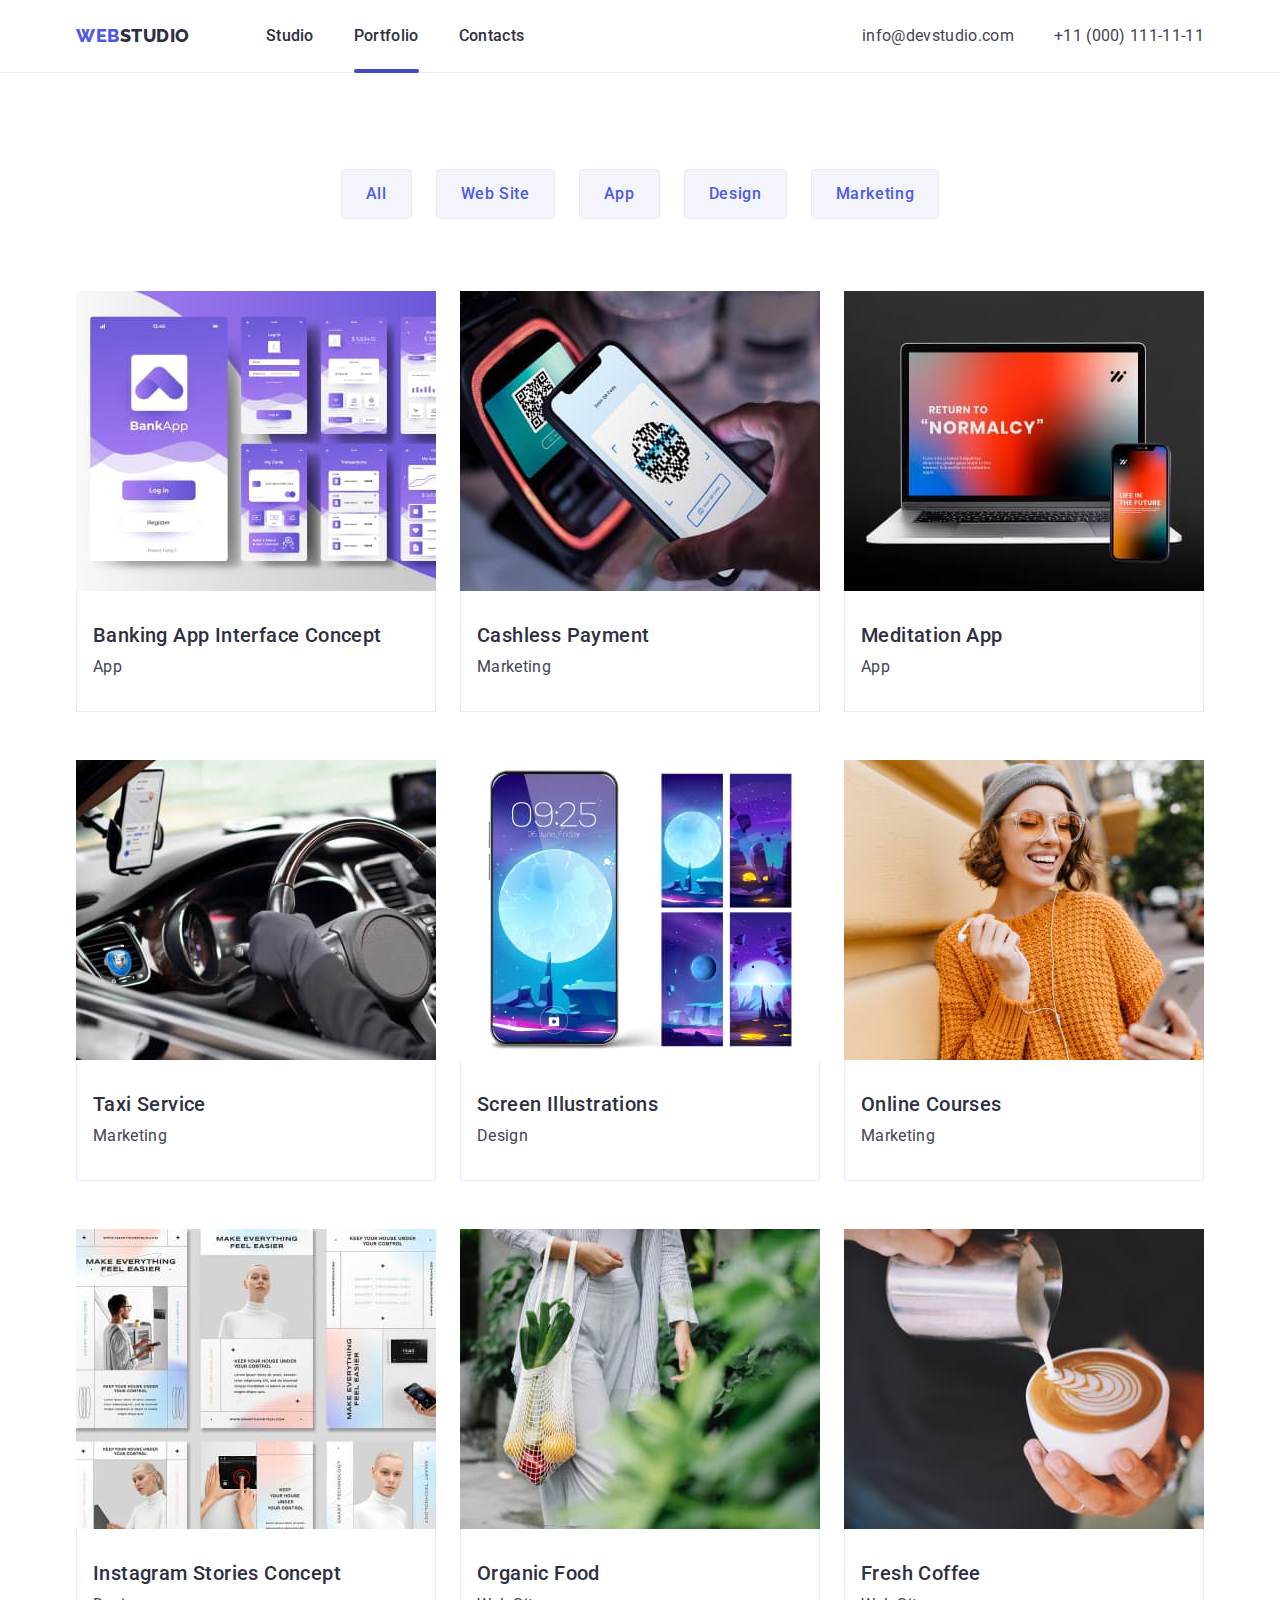
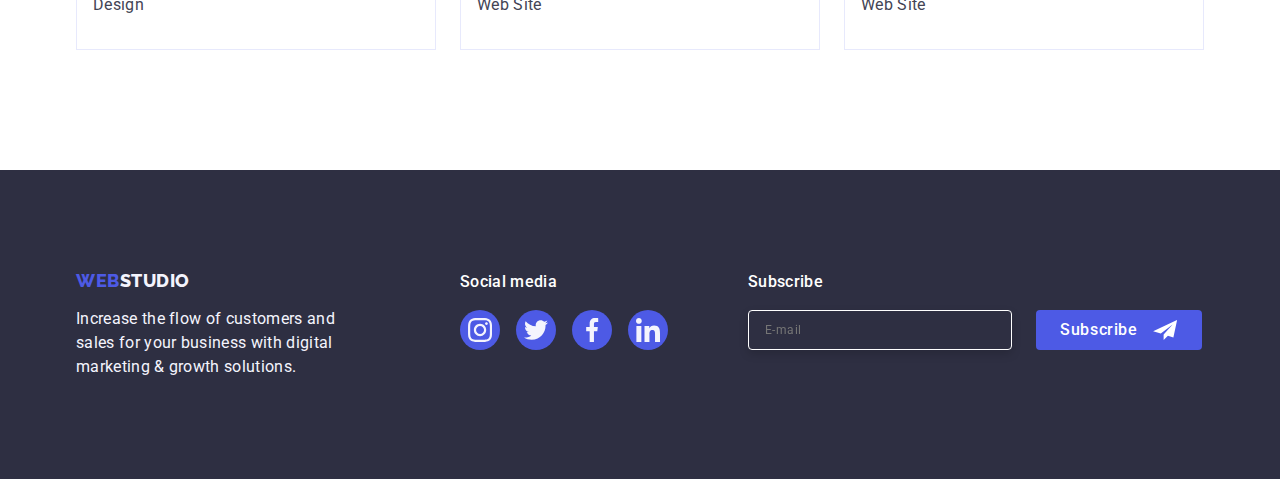
==== portfolio.html @ 3d57b26a "Initial commit" ====
<!DOCTYPE html>
<html lang="en">
  <head>
    <meta charset="UTF-8" />
    <meta http-equiv="X-UA-Compatible" content="IE=edge" />
    <meta name="viewport" content="width=device-width, initial-scale=1.0" />
    <title>WebStudio</title>
    <link
      rel="stylesheet"
      href="https://cdn.jsdelivr.net/npm/modern-normalize@1.1.0/modern-normalize.min.css"
    />
    <link rel="preconnect" href="https://fonts.googleapis.com" />
    <link rel="preconnect" href="https://fonts.gstatic.com" crossorigin />
    <link
      href="https://fonts.googleapis.com/css2?family=Raleway:wght@800&family=Roboto:wght@400;500;700;900&display=swap"
      rel="stylesheet"
    />
    <link rel="stylesheet" href="./css/styles.css" />
  </head>
  <body>
    <!-- ==================Portfolio-header======================== -->

    <header class="page-header">
      <div class="container page-header-container">
        <nav class="page-nav">
          <a class="logo-type link" href="./index.html"
            >Web<span class="colorr">Studio</span></a
          >
          <ul class="menu-list list">
            <li class="menu-item link">
              <a class="menu-link link" href="./index.html">Studio</a>
            </li>
            <li class="menu-item link">
              <a class="menu-link link menu-link-after" href="./portfolio.html">Portfolio</a>
            </li>
            <li class="menu-item link">
              <a class="menu-link link" href="">Contacts</a>
            </li>
          </ul>
        </nav>

        <address class="contacts-i">
          <ul class="contact list">
            <li class="contact-item">
              <a class="addressa link" href="mailto:info@devstudio.com"
                >info@devstudio.com</a
              >
            </li>
            <li class="contact-item">
              <a class="addressa link" href="tel:+110001111111"
                >+11 (000) 111-11-11</a
              >
            </li>
          </ul>
        </address>
      </div>
    </header>

    <!-- ===================== Portfolio-section-1 ========================= -->

    <!--------- Portfolio-btn ----------->

    <main>
      <section class="section-portfolio">
        <div class="container section-portfolio-container">
          <h1 class="visually-hidden">Portfolio WebStudio</h1>

          <ul class="flex-btn list">
            <li class="flex-list list">
              <button class="portfolio-btn" type="button">All</button>
            </li>
            <li class="flex-list list">
              <button class="portfolio-btn" type="button">Web Site</button>
            </li>

            <li class="flex-list list">
              <button class="portfolio-btn" type="button">App</button>
            </li>
            <li class="list">
              <button class="portfolio-btn" type="button">Design</button>
            </li>
            <li class="flex-list list">
              <button class="portfolio-btn" type="button">Marketing</button>
            </li>
          </ul>

          <!---------- Portfolio-list ------------>
          <ul class="flex-container-potfolio list link">
            <li class="flex-items-portfolio link">
              <a href="" class="link-a link">
                <div class="link-overlay">
                  <img
                  class="link"
                  src="./images/portfolio/img.jpg"
                  alt="img-banking-app"
                  width="360"
                  height="300"
                />
                <p class="overlay">14 Stylish and User-Friendly App Design Concepts · Task
                  Manager App · Calorie Tracker App · Exotic Fruit Ecommerce
                  App · Cloud Storage App</p>
               
                  
                
              </div>
                  <div class="post-ht">
                  <h2 class="post-heading menu-portfolio">
                    Banking App Interface Concept
                  </h2>
                  <p class="post-text portfolio-text">App</p>
                </div>
              </a>
            </li>

            <li class="flex-items-portfolio link">
              <a href="" class="link-a link"
                ><div class="link-overlay">
                  <img
                    class="link"
                    src="./images/portfolio/img-1.jpg"
                    alt="img-cashless-payment"
                    width="360"
                    height="300"
                  />
                  <p class="overlay">
                    14 Stylish and User-Friendly App Design Concepts · Task
                    Manager App · Calorie Tracker App · Exotic Fruit Ecommerce
                    App · Cloud Storage App
                  </p>
                </div>
                <div class="post-ht">
                  <h2 class="post-heading menu-portfolio">Cashless Payment</h2>
                  <p class="post-text portfolio-text">Marketing</p>
                </div>
              </a>
            </li>

            <li class="flex-items-portfolio link">
              <a href="" class="link-a link"
                ><div class="link-overlay">
                  <img
                    class="link"
                    src="./images/portfolio/img-2.jpg"
                    alt="img-meditation-app"
                    width="360"
                    height="300"
                  />
                  <p class="overlay">
                    14 Stylish and User-Friendly App Design Concepts · Task
                    Manager App · Calorie Tracker App · Exotic Fruit Ecommerce
                    App · Cloud Storage App
                  </p>
                </div>
                <div class="post-ht">
                  <h2 class="post-heading menu-portfolio">Meditation App</h2>
                  <p class="post-text portfolio-text">App</p>
                </div>
              </a>
            </li>

            <li class="flex-items-portfolio link">
              <a href="" class="link-a link"
                ><div class="link-overlay">
                  <img
                    class="link"
                    src="./images/portfolio/img-3.jpg"
                    alt="img-taxi-service"
                    width="360"
                    height="300"
                  />
                  <p class="overlay">
                    14 Stylish and User-Friendly App Design Concepts · Task
                    Manager App · Calorie Tracker App · Exotic Fruit Ecommerce
                    App · Cloud Storage App
                  </p>
                </div>
                <div class="post-ht">
                  <h2 class="post-heading menu-portfolio">Taxi Service</h2>
                  <p class="post-text portfolio-text">Marketing</p>
                </div>
              </a>
            </li>

            <li class="flex-items-portfolio link">
              <a href="" class="link-a link"
                ><div class="link-overlay">
                  <img
                    class="link"
                    src="./images/portfolio/img-4.jpg"
                    alt="img-screen-illustrations"
                    width="360"
                    height="300"
                  />
                  <p class="overlay">
                    14 Stylish and User-Friendly App Design Concepts · Task
                    Manager App · Calorie Tracker App · Exotic Fruit Ecommerce
                    App · Cloud Storage App
                  </p>
                </div>
                <div class="post-ht">
                  <h2 class="post-heading menu-portfolio">
                    Screen Illustrations
                  </h2>
                  <p class="post-text portfolio-text">Design</p>
                </div>
              </a>
            </li>

            <li class="flex-items-portfolio link">
              <a href="" class="link-a link"
                ><div class="link-overlay">
                  <img
                    class="link"
                    src="./images/portfolio/img-5.jpg"
                    alt="img-online-courses"
                    width="360"
                    height="300"
                  />
                  <p class="overlay">
                    14 Stylish and User-Friendly App Design Concepts · Task
                    Manager App · Calorie Tracker App · Exotic Fruit Ecommerce
                    App · Cloud Storage App
                  </p>
                </div>
                <div class="post-ht">
                  <h2 class="post-heading menu-portfolio">Online Courses</h2>
                  <p class="post-text portfolio-text">Marketing</p>
                </div>
              </a>
            </li>

            <li class="flex-items-portfolio link">
              <a href="" class="link-a link"
                ><div class="link-overlay">
                  <img
                    class="link"
                    src="./images/portfolio/img-6.jpg"
                    alt="img-instagram-stories-concept"
                    width="360"
                    height="300"
                  />
                  <p class="overlay">
                    14 Stylish and User-Friendly App Design Concepts · Task
                    Manager App · Calorie Tracker App · Exotic Fruit Ecommerce
                    App · Cloud Storage App
                  </p>
                </div>
                <div class="post-ht">
                  <h2 class="post-heading menu-portfolio">
                    Instagram Stories Concept
                  </h2>
                  <p class="post-text portfolio-text">Design</p>
                </div>
              </a>
            </li>

            <li class="flex-items-portfolio link">
              <a href="" class="link-a link"
                ><div class="link-overlay">
                  <img
                    class="link"
                    src="./images/portfolio/img-7.jpg"
                    alt="img-organic-food"
                    width="360"
                    height="300"
                  />
                  <p class="overlay">
                    14 Stylish and User-Friendly App Design Concepts · Task
                    Manager App · Calorie Tracker App · Exotic Fruit Ecommerce
                    App · Cloud Storage App
                  </p>
                </div>
                <div class="post-ht">
                  <h2 class="post-heading menu-portfolio">Organic Food</h2>
                  <p class="post-text portfolio-text">Web Site</p>
                </div>
              </a>
            </li>

            <li class="flex-items-portfolio link">
              <a href="" class="link-a link"
                ><div class="link-overlay">
                  <img
                    class="link"
                    src="./images/portfolio/img-8.jpg"
                    alt="img-fresh-coffee"
                    width="360"
                    height="300"
                  />
                  <p class="overlay">
                    14 Stylish and User-Friendly App Design Concepts · Task
                    Manager App · Calorie Tracker App · Exotic Fruit Ecommerce
                    App · Cloud Storage App
                  </p>
                </div>
                <div class="post-ht">
                  <h2 class="post-heading menu-portfolio">Fresh Coffee</h2>
                  <p class="post-text portfolio-text">Web Site</p>
                </div>
              </a>
            </li>
          </ul>
        </div>
      </section>
    </main>

    <!-- Footer -->
    <footer class="footer">
      <div class="container footer-container">
        <div class="logo-footer-div">
          <a class="logo-type-footer list link" href="./index.html"
            >Web<span class="colorr-footer">Studio</span></a
          >
          <p class="paragraph footer-text">
            Increase the flow of customers and sales for your business with
            digital marketing & growth solutions.
          </p>
        </div>

        <div class="icono-footer-div">
          <p class="p-social-media">Social media</p>
          <ul class="logo-footer-ul list">
            <li class="list-footer">
              <a href="#" class="cocial-list-icon-footer">
                <svg class="list-link-icon-footer" width="24" height="24">
                  <use href="./images/icons.svg#icon-instagram"></use>
                </svg>
              </a>
            </li>
            <li class="list-footer">
              <a href="#" class="cocial-list-icon-footer">
                <svg class="list-link-icon-footer" width="24" height="24">
                  <use href="./images/icons.svg#icon-twitter"></use>
                </svg>
              </a>
            </li>
            <li class="list-footer">
              <a href="#" class="cocial-list-icon-footer">
                <svg class="list-link-icon-footer" width="24" height="24">
                  <use href="./images/icons.svg#icon-facebook"></use>
                </svg>
              </a>
            </li>
            <li class="list-footer">
              <a href="#" class="cocial-list-icon-footer">
                <svg class="list-link-icon-footer" width="24" height="24">
                  <use href="./images/icons.svg#icon-linkedin"></use>
                </svg>
              </a>
            </li>
          </ul>
        </div>


        <div class="footer-mailto">
          <p class="footer-mailto-text">Subscribe</p>
          <form class="footer-mailto-form">
            <label for="" class="footer-mailto-label">
              <input
                class="footer-mailto-input"
                type="mailto"
                name="mailto"
                required pattern="^(?=.*[a-z])(?=.*[A-Z])"
                placeholder="E-mail"/>
            </label>
            <button class="footer-mailto-btn" type="Subscribe">Subscribe
              <svg class="footer-mailto-svg" width="24" height="20">
                <use href="./images/icons.svg#icon-icon-send"></use>
              </svg>
            </button>
          </form>
        </div>
      </div>


      


    </footer>
    
  </body>
</html>
---- css/styles.css ----
:root {
    --accent-color: #2e2f42;
    --logo-btn-color: #4D5AE5;
    --text-color: #434455;
    --fond-color: #FFFFFF;
    --fond-btn-color: #F4F4FD;
    --btn-color: #404bbf;
    --border-color:  #e7e9fc; 
    --icono-color: #8e8f99;
    --icono-hover: #31d0aa;
    --transition: 250ms cubic-bezier(0.4, 0, 0.2, 1);
    }

    h1,h2,h3,p {
        margin-top: 0;
        margin-bottom: 0;
    }

    ul {
        margin-top: 0;
        margin-bottom: 0;
        padding-left: 0;
    }

    img {
        display: block;
    }

    address {
        font-style: normal;
    }


    button {
        cursor: pointer;
    }
    .container {
        max-width: 1158px;
        padding: 0 15px;
        margin: 0 auto;
    }


body {
    font-family: 'Roboto', sans-serif;
    color: var(--text-color);
    background-color: var(--fond-color);
}

.list {
list-style: none;
}
.link {
text-decoration: none;
} 
    
    
    /*================ Header======================= */

    .logo-type {
font-family: 'Raleway', sans-serif;
font-weight: 800;
font-size: 18px;
line-height: 1.17;
letter-spacing: 0.03em;
text-transform: uppercase;
color: var(--logo-btn-color);
display: flex;
align-items: center;
margin-right: 76px;
}
.colorr {
    color: var(--accent-color);
   }

.menu-list {
    display: flex;
    gap: 40px;
  }
    
.menu-link {
font-weight: 500;
font-size: 16px;
line-height: 1.5;
letter-spacing: 0.02em;
color: var(--accent-color);
display: inline-block;
padding-top: 24px;
padding-bottom: 24px;
transition: color var(--transition);
}

.menu-link:hover,
.menu-link:focus {
    color: var(--btn-color);
}

.address {
font-size: 16px;
line-height: 1.5;
letter-spacing: 0.02em;
color: var(--text-color);
} 

.addressa:hover,
.addressa:focus {
    color: var(--btn-color);
}

.addressa {
font-size: 16px;
line-height: 1.5;
letter-spacing: 0.02em;
color: var(--text-color);
transition: color var(--transition);
}

/* ------ Header-container -------------*/
.contacts-i {
    font-style: normal;
    margin-left: auto;
}

.contact {
display: flex;
padding-top: 24px;
padding-bottom: 24px;
gap: 40px;
}


.page-header {
    background-color: var(--fond-color);
    border-bottom: 1px solid var(--border-color);
  }
  
  .page-header .page-header-container {
    display: flex;
    align-items: center;
  }

  .page-nav {
    display: flex;
    align-items: center;
  }
  .addressa {
    display: flex;
    align-items: center;
  }

.shadow {
    box-shadow: 0px 2px 1px rgba(46, 47, 66, 0.08), 0px 1px 1px rgba(46, 47, 66, 0.16), 0px 1px 6px rgba(46, 47, 66, 0.08);
}
.menu-link-after::after {
    position: absolute;
    left: 0;
    bottom: -1px;
    display: block;
    width: 100%;
    height: 4px;
    background-color: var(--btn-color);
    border-radius: 2px;
    content: "";
    margin: 0 auto;
  }
  .menu-link-after {
    color: var(--btn-color);
    transition: opacity 250ms cubic-bezier(0.4, 0, 0.2, 1), visibility 250ms cubic-bezier(0.4, 0, 0.2, 1);
  }
.menu-link {
    position: relative;
    display: inline-block;
    padding-top: 24px;
    padding-bottom: 24px;
    font-weight: 500;
    font-size: 16px;
    line-height: 1.5;
    letter-spacing: 0.02em;
    color: var(--accent-color);
    transition: color var(--transition);
  }
  
/*=================== Hero-section-1 ============================*/
    
    .main-title {
    font-size: 56px;
    line-height: 1.07;
    letter-spacing: 0.02em;
    color: var(--fond-color);
    text-align: center;
    }
    
    .modal-btn {
    font-family: 'Roboto', sans-serif;
    font-weight: 500;
    font-size: 16px;
    line-height: 1.5;
    letter-spacing: 0.04em;
    color: var(--fond-color);
    background-color: var(--logo-btn-color);
    cursor: pointer;
    transition: color var(--transition), background-color var(--transition); 
    }
    
    .modal-btn:hover,
    .modal-btn:focus {
    background: var(--btn-color);
    color: var(--fond-color);
    }



/* Container-hero */

.hero-h {
    display: flex;
    flex-wrap: wrap;
    margin-left: auto;
    margin-right: auto;
    max-width: 496px;
}
.section-hero {
    background: var(--accent-color);
    padding-top: 188px;
    padding-bottom: 188px;
    background-image: linear-gradient(rgba(46, 47, 66, 0.7), rgba(46, 47, 66, 0.7)), url(../images/hero/people-office.jpg);
    background-repeat: no-repeat ;
    background-position: center center;
    background-size: cover;
    max-width: 1440px;
    margin: 0 auto;
    
} 

.modal-btn {
    display: block;
    border: none;
    padding: 16px 32px;
    margin-left: auto;
    margin-right: auto;
    margin-top: 48px;
    height: 56px;
    min-width: 169px;
    border-radius: 4px;
}

    
    
    
   
   
    

    

/*=================== Section 2=================================== */

.distinctive-features-header {
text-align: center;
font-weight: 500;
font-size: 20px;
line-height: 1.2;
letter-spacing: 0.02em;
color: var(--accent-color);
}

.distinctive-features-text {
font-size: 16px;
line-height: 1.5;
letter-spacing: 0.02em;
color: var(--text-color);
}

/* Container-section-2 */

    .visually-hidden {
  position: absolute;
  width: 1px;
  height: 1px;
  margin: -1px;
  border: 0;
  padding: 0;
  white-space: nowrap;
  clip-path: inset(100%);
  clip: rect(0 0 0 0);
  overflow: hidden;
}
    


.flex-container-s {
    list-style: none;
    display: flex;
    flex-wrap: wrap;
    gap: 24px;
}

.distinctive-features-item {
    flex-basis: calc((100% - 72px) / 4);
}

.flex-h-s {
display: flex;
margin-bottom: 8px;
margin-left: 0;
}

.distinctive-features {
    padding-top: 120px;
    padding-bottom: 120px;
}
.icon {
    display: flex;
    margin-bottom: 8px;
    align-items: center;
    justify-content: center;
    height: 112px;
    background-color: #f4f4fd;
    border-radius: 4px;
   

}

/*================== Section 3=============================== */

.our-work-header {
text-align: center;
font-size: 36px;
line-height: 1.11;
letter-spacing: 0.02em;
text-transform: capitalize;
color: var(--accent-color);

}

/* container-section-3*/
.our-work {
    padding-bottom: 120px;
}

.flex-items-t {
    flex-basis: calc((100% - 48px) / 3);
}

.flex-h-work {
    margin-left: auto;
    margin-right: auto;
    margin-bottom: 72px;
}
.flex-container-work {
   display: flex;
   flex-wrap: wrap;
    gap: 24px;
}


/*===================Section-4===================================  */
.our-team {
background-color: var(--fond-btn-color);

padding: 120px 0;

}
.img {
background-color: var(--fond-color);
}

.our-team-header {
text-align: center;
font-size: 36px;
line-height: 1.11;
letter-spacing: 0.02em;
text-transform: capitalize;
color: var(--accent-color);

}

.team-member-name {
font-weight: 500;
font-size: 20px;
line-height: 1.2;
letter-spacing: 0.02em;
color: var(--accent-color);

}

.our-team-text {
font-size: 16px;
line-height: 1.5;
letter-spacing: 0.02em;
color: var(--text-color);
margin-bottom: 8px;
}

/* container-section-4 */

.our-team {
    padding: 120px 0;
}
.flex-container-t { 
display: flex;
gap: 24px;
}

.flex-container-t .flex-items-t .group-h {
    display: flex;
    flex-wrap: wrap;
    padding-left: 49px;
    padding-right: 49px;
    padding-top: 32px;
    padding-bottom: 32px;
}
/* Section-4  radiuі задан в д/з */
.flex-items-t {
    flex-basis: calc((100% - 72px) / 4);
    border-radius: 0px 0px 4px 4px;
    box-shadow: 0px 1px 6px rgba(46, 47, 66, 0.08), 0px 1px 1px rgba(46, 47, 66, 0.16), 0px 2px 1px rgba(46, 47, 66, 0.08);
}

.post-s-t {
    padding: 32px 0;
    
}
.team-member-name {
    text-align: center;
    margin-bottom: 8px;
}
 .our-team-text {
    text-align: center;
    margin-bottom: 8px;
 }
 .flex-h-t {
    margin-bottom: 72px;
 }

 /* ------- list-icon- ----- */
 
 .icon-our-team-list {
    display: flex;
    justify-content: center;
    gap: 24px;
}
 .icon-our-team-list-link {
    width: 40px;
    height: 40px;
 }

 .cocial-list-icon:hover,
 .cocial-list-icon:focus {
    background-color: var(--btn-color);
 }




 .cocial-list-icon {
    display: flex;
    justify-content: center;
    align-items: center;
    width: 100%;
    height: 100%;
    border-radius: 50%;
    background-color: var(--logo-btn-color);
    transition: background-color var(--transition);
}
 .list-link-icon-four {
    fill: var(--fond-btn-color);
 }






 /* =========== Section-5 ================ */
.section-icono {
    padding: 120px 0;

}
.section-icono-h {
    font-size: 36px;
    line-height: 1.1;
    color: var(--accent-color);
    margin-bottom: 72px;
    display: flex;
    justify-content: center;
    align-items: center;
    

}
.section-icono-list {
    display: flex;
    gap: 24px;
    height: 88px;
}
.icono-five {
    width: calc((100% - 120px) / 6); 
    height: 88px;

   

    
}


    
   

.icono-five-list {
    display: flex;
    justify-content: center;
    align-items: center;
    border: 1px solid #8e8f99;
    border-radius: 4px;
    color: #8e8f99;
    width: 100%;
    height: 100%;
    transition: color var(--transition), border-color var(--transition); 

}
.icono-five-list:hover,
.icono-five-list:focus {
  border-color: #404bbf;
  color: #404bbf;
}

.list-link-five {
fill: currentColor;
}


    
   
   
    

/*==============Footer================================= */

.logo-type-footer {
font-family: 'Raleway', sans-serif;
font-weight: 800;
font-size: 18px;
line-height: 1.17;
letter-spacing: 0.03em;
text-transform: uppercase;
color: var(--logo-btn-color);

}


.colorr-footer {
color: var(--fond-btn-color);
}





.footer-text {
font-size: 16px;
line-height: 1.5;
letter-spacing: 0.02em;
color: var(--fond-btn-color);
}

/* Container-footer */

.footer {
    padding: 100px 0;
    background: var(--accent-color);
}
.logo-type-footer {
    display: inline-block;
    margin-bottom: 16px; 
}
.paragraph {
    max-width: 264px;
    
}
.footer-container {
    display: flex;
    align-items: baseline;
}
.logo-footer-div {
    margin-right: 120px;
}
.p-social-media {
    font-weight: 500;
    font-size: 16px;
    line-height: 1.5;
    letter-spacing: 0.02em;
    margin-bottom: 16px;
    color: var(--fond-color);

}


.logo-footer-ul {
    display: flex;
    gap: 16px;
}

.list-footer {
    width: 40px;
    height: 40px;
}


.cocial-list-icon-footer {
display: flex;
justify-content: center;
align-items: center;
width: 100%;
height: 100%;
border-radius: 50%;
background-color: var(--logo-btn-color);
transition: background-color var(--transition);

}

.cocial-list-icon-footer:hover,
.cocial-list-icon-footer:focus {
  background-color: #31d0aa;
}

.list-link-icon-footer {
    fill:var(--fond-btn-color);
}
/* ------ Footer-mailto----- */
.footer-mailto {
    display: flex;
    flex-wrap: wrap;
    flex-direction: column;
    margin-left: 80px;
}
.footer-mailto-text {
    margin-bottom: 16px;
    font-weight: 500;
    font-size: 16px;
    line-height: 1.5;
    letter-spacing: 0.02em;
    color: var(--fond-color);
}
.footer-mailto-form {
    display: flex;
    gap: 24px;
}
.footer-mailto-input {
    display: block;
    font-size: 12px;
    line-height: 2;
    letter-spacing: 0.04em;
    width: 264px;
    height: 40px;
    padding: 8px 16px;
    box-sizing: border-box;
    border: 1px solid #ffffff;
    filter: drop-shadow(0px 4px 4px rgba(0, 0, 0, 0.15));
    border-radius: 4px;
    background-color: var(--accent-color);
    color: var(--fond-color);
    outline: 2px solid transparent;
    outline-offset: -2px;
    transition: outline-color var(--transition);
}
.footer-mailto-btn {
    position: relative;
    display: flex;
    gap: 16px;
    min-width: 165px;
    height: 40px;
    padding: 8px 64px 8px 24px;
    border: none;
    border-radius: 4px;
    font-family: inherit;
    font-weight: 500;
    letter-spacing: 0.04em;
    cursor: pointer;
    align-items: center;
    background-color: var(--logo-btn-color);
    color: var(--fond-color);
    transition: background-color var(--transition);
}
.footer-mailto-btn:hover,
.footer-mailto-btn:focus {
background: var(--btn-color);
color: var(--fond-color);
}
.footer-mailto-svg {
    position: absolute;
    display: block;
    top: 50%;
    left: 117px;
    transform: translateY(-50%);
    fill: var(--fond-color);
}




/*==================================== Portfolio========================== */

.menu-portfolio {
font-weight: 500;
font-size: 20px;
line-height: 1.2;
letter-spacing: 0.02em;
color: var(--accent-color);
}

.portfolio-text {
font-size: 16px;
line-height: 1.5;
letter-spacing: 0.02em;
color: var(--text-color);
} 


/* Portfolio btn */
.portfolio-btn:hover,
.portfolio-btn:focus {
background: var(--btn-color);
color: var(--fond-color);
border: 1px solid transparent;
box-shadow: 0px 3px 1px rgba(0, 0, 0, 0.1), 0px 2px 1px rgba(0, 0, 0, 0.08), 0px 2px 2px rgba(0, 0, 0, 0.12);
}

.portfolio-btn {
font-family: "Roboto", sans-serif;
font-weight: 500;
font-size: 16px;
line-height: 1.5;
letter-spacing: 0.04em;
color: var(--logo-btn-color);
background-color: var(--fond-btn-color);
cursor: pointer;
transition: border var(--transition), color var(--transition), box-shadow var(--transition), background-color var(--transition);

}
/* Portfoli-container */
.visually-hidden {
  position: absolute;
  width: 1px;
  height: 1px;
  margin: -1px;
  border: 0;
  padding: 0;
  white-space: nowrap;
  clip-path: inset(100%);
  clip: rect(0 0 0 0);
  overflow: hidden;
}
.section-portfolio {
    padding-top: 96px;
    padding-bottom: 120px;
}
.flex-btn {
    display: flex;
    flex-wrap: wrap;
    justify-content: center;
    gap: 24px;
    margin-bottom: 72px;
}
.portfolio-btn {
    padding: 12px 24px;
    border-radius: 4px;
    border: 1px solid var(--border-color);
}
.flex-container-potfolio {
    list-style: none;
    display: flex;
    flex-wrap: wrap;
    gap: 24px;
    row-gap: 48px;
}
.flex-items-portfolio {
    width: calc((100% - 48px) / 3);

 }

.link-overlay {
    
    position: relative;
    overflow: hidden;
}
    

.post-ht {
    padding: 32px 16px;
    border: 1px solid var(--border-color);
    border-top: none;
}
    .post-heading {
    margin-bottom: 8px;
}
.link-a:hover,
.link-a:focus {
    box-shadow: 0px 1px 6px rgba(46, 47, 66, 0.08), 0px 1px 1px rgba(46, 47, 66, 0.16), 0px 2px 1px rgba(46, 47, 66, 0.08);
}

.link-a {
    display: block;
    transition: box-shadowor var(--transition);
    
}
.overlay {
    position: absolute;
    left: 0;
    top: 0;
    width: 100%;
    height: 100%;
    transform: translate(0, 100%);
    transition: transform 500ms linear;
    background: #4D5AE5;
    
    background-blend-mode: soft-light, normal;
    mix-blend-mode: normal;
    color: #f4f4fd;
    padding-top: 40px;
    padding-bottom: 164px;
    padding-left: 32px;
    padding-right: 32px;
    font-size: 16px;
    font-weight: 400;
    line-height: 24px;
    letter-spacing: 0.02em;
    text-align: left;
  }
.link-a:hover .overlay,
.link-a:focus .overlay {
    transform: translate(0, 0);
}
/* ====================== Modal-window ============= */
.backdrop {
    position: fixed;
    top: 0;
    left: 0;
    z-index: 100;
    width: 100%;
    height: 100%;
    background-color: rgba(46, 47, 66, 0.4);;
  }

.backdrop.is-hidden {
    opacity: 0;
    visibility: hidden;
    pointer-events: none;
}
.modal {
    position: absolute;
    background: #FCFCFC;
    box-shadow: 0px 1px 1px rgba(0, 0, 0, 0.14), 0px 1px 3px rgba(0, 0, 0, 0.12), 0px 2px 1px rgba(0, 0, 0, 0.2);
    border-radius: 4px;
    width: 408px;
    min-height: 584px;
    top: 50%;
    left: 50%;
    transform: translate(-50%, -50%);
    padding: 72px 24px 24px 24px;
}
.modal-close-btn {
    position: absolute;
    top: 24px;
    right: 24px;
    display: flex;
    justify-content: center;
    align-items: center;
    background-color: transparent;
    width: 24px;
    height: 24px;
    border-radius: 50%;
    background: #E7E9FC;
    border: 1px solid rgba(0, 0, 0, 0.1);
    transition: background-color var(--transition);
    


}

.modal-close-btn:hover,
.modal-close-btn:focus {
    background-color: var(--btn-color);
    border-color: var(--btn-color);
}
.modal-close-btn:hover .modal-close-btn-icon,
.modal-close-btn:focus .modal-close-btn-icon {
    fill: var(--fond-btn-color);
}
.modal-close-btn-icon {
    transition: fill var(--transition);
}


.modal-close-bt:hover,
.modal-close-bt:focus {
    border-color: var(--accent-color);
}
/* ======= Modal-form ============== */
.modal-form {
    display: flex;
    flex-direction: column;
}

.modal-form-field {
    margin-bottom: 8px;
}
.modal-form-input-wrapper {
    display: block;
    position: relative;
}

 
 .modal-form-input:focus {
    outline: none;
    border-color: var(--logo-btn-color);
 }
.modal-form-input:focus + .modal-form-input-icon {
    fill: var(--logo-btn-color);
}

 



 .modal-form-input {
    padding: 0 38px;
    width: 100%;
    height: 40px;
    font-size: 18px;
    border: 1px solid rgba(46, 47, 66, 0.4);
    border-radius: 4px;
    outline: 1px solid transparent;
    outline-offset: -2px;
    color: var(--icono-color);
    transition: outline-color var(--transition);
 }
 
 
 .modal-form-input-icon-vector {
    display: block;
    position: absolute;
    top: 50%;
    left: 16px;
    transform: translateY(-50%);
    transition: fill var(--transition);
 }

 .modal-form-input-desc {
    display: block;
    font-size: 12px;
    line-height: 1.17;
    font-weight: 400;
    margin-bottom: 4px;
    color: var(--border-link);

  }
  .modal-text-form {
    display: block;
    margin-bottom: 16px;
    font-size: 16px;
    line-height: 1.5;
    text-align: center;
    letter-spacing: 0.02em;
    color: var(--accent-color);
  }
  
  .modal-form-massage {
    display: block;
    font-size: 12px;
    line-height: 1.17;
    letter-spacing: 0.04em;
    width: 100%;
    min-height: 120px;
    padding: 8px 16px;
    margin-bottom: 16px;
    border: 1px solid rgba(46, 47, 66, 0.4);
    border-radius: 4px;
    outline: 1px solid transparent;
    outline-offset: -2px;
    color: var(--accent-color);
    transition: outline-color var(--transition);
    resize: none;
  }

.modal-form-massage:focus {
    outline: none;
    border-color: var(--logo-btn-color);
}

.modal-form-check-desc::before {
    background-image: url(../images/modal/vector-modal.svg);
    display: block;
    content: "";
   
    width: 16px;
    height: 16px;
    border: 1px solid rgba(46, 47, 66, 0.4);
    border-radius: 2px;
    cursor: pointer;
    background-repeat: no-repeat;
    background-position: center;
   
    transition: background-color var(--transition);
    margin-right: 8px;
    
}

.o-hide:hover {
    opacity: 1;
    
  }
  

 .modal-form-check:checked + .modal-form-check-desc::before {
 background-color: var(--btn-color);
}

.modal-form-check:focus + .modal-form-check-desc::before {
border: 1px solid rgba(46, 47, 66, 0.4);
}

  .modal-form-submit {
    display: block;
    margin: auto;
    min-width: 169px;
    height: 56px;
    padding: 16px 32px;
    border: none;
    border-radius: 4px;
    box-shadow: 0px 4px 4px rgba(0, 0, 0, 0.15);
    font-family: inherit;
    font-weight: 500;
    font-size: 16px;
    line-height: 1.5;
    letter-spacing: 0.04em;
    cursor: pointer;
    background-color: var(--logo-btn-color);
    color: var(--fond-color);
    transition: background-color 250ms cubic-bezier(0.4, 0, 0.2, 1);
}

  
  .modal-form-check-desc {
    display: flex;
    align-items: center;
    font-size: 12px;
    margin-bottom: 24px;
    font-weight: 400;
    font-size: 12px;
    line-height: 1.17;
    letter-spacing: 0.04em;
    color: var(--icono-color);
}
.btn-color {
    color: var(--logo-btn-color);
}
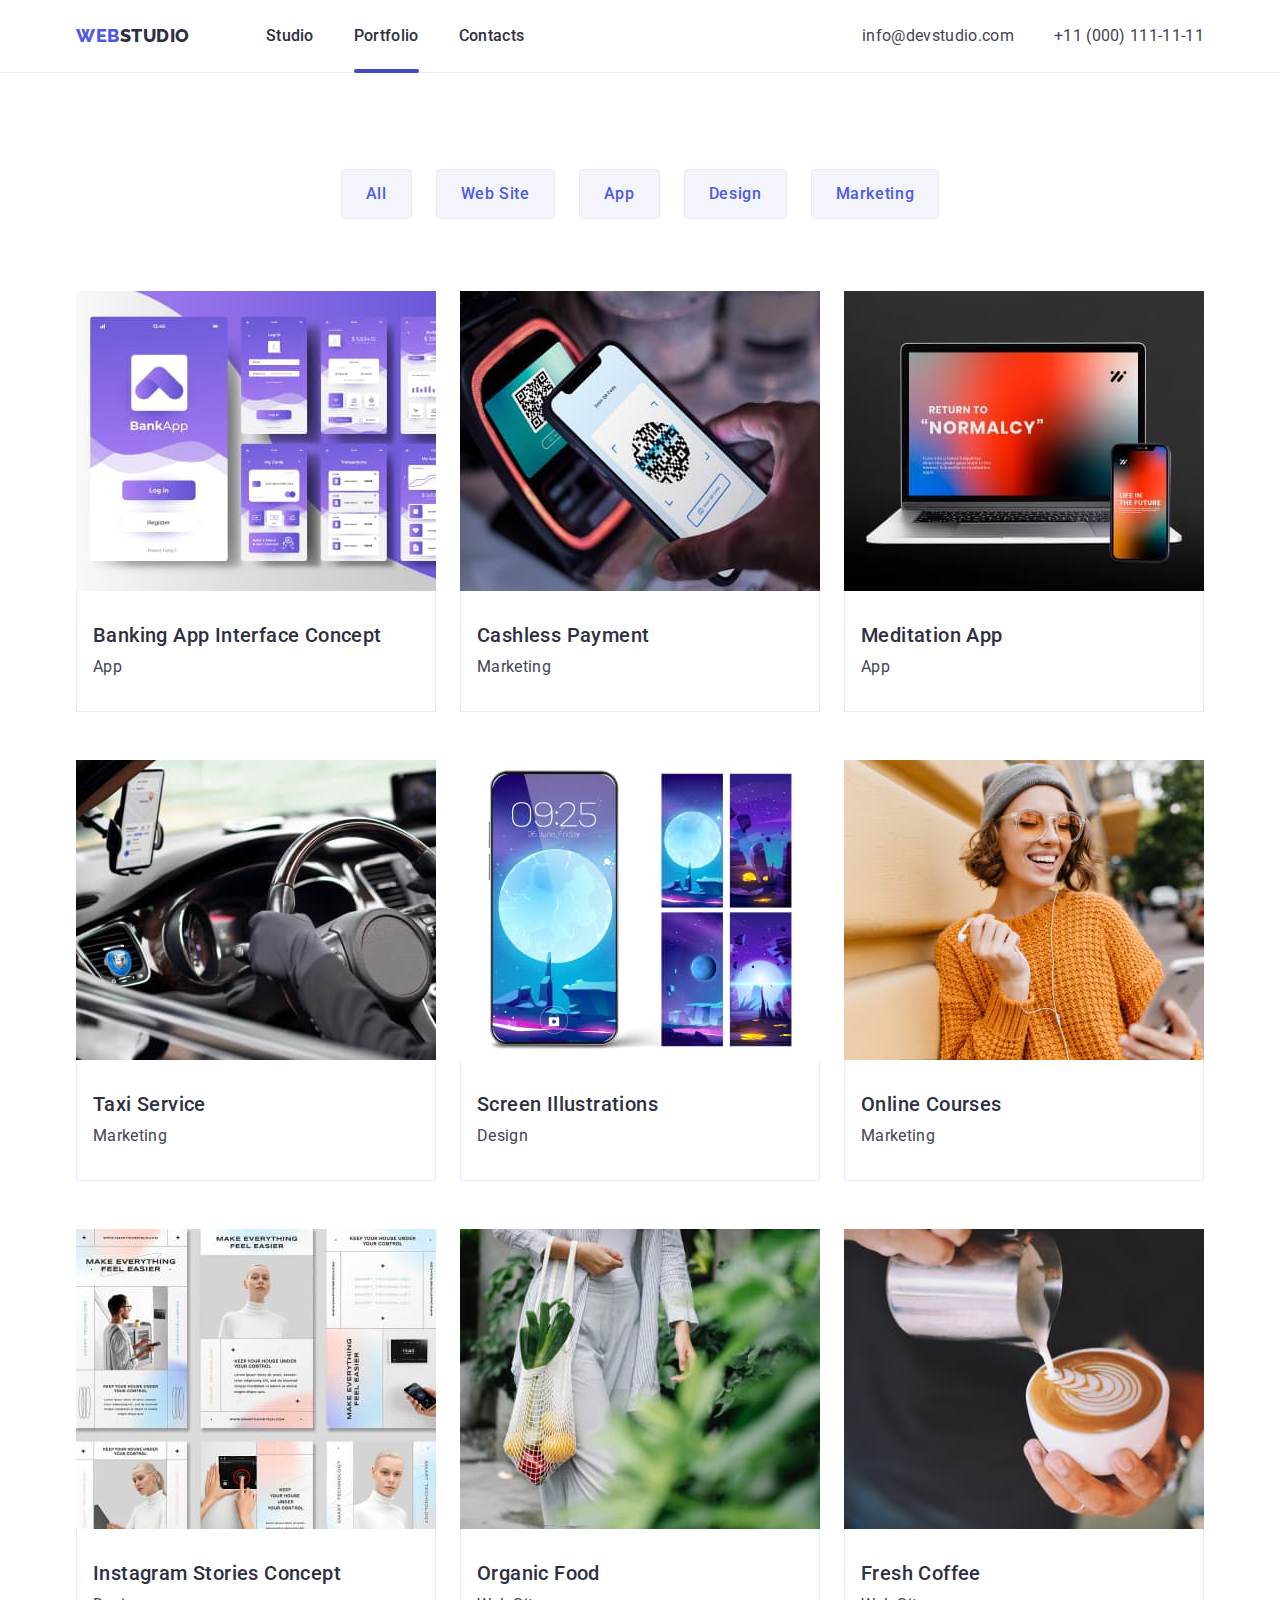
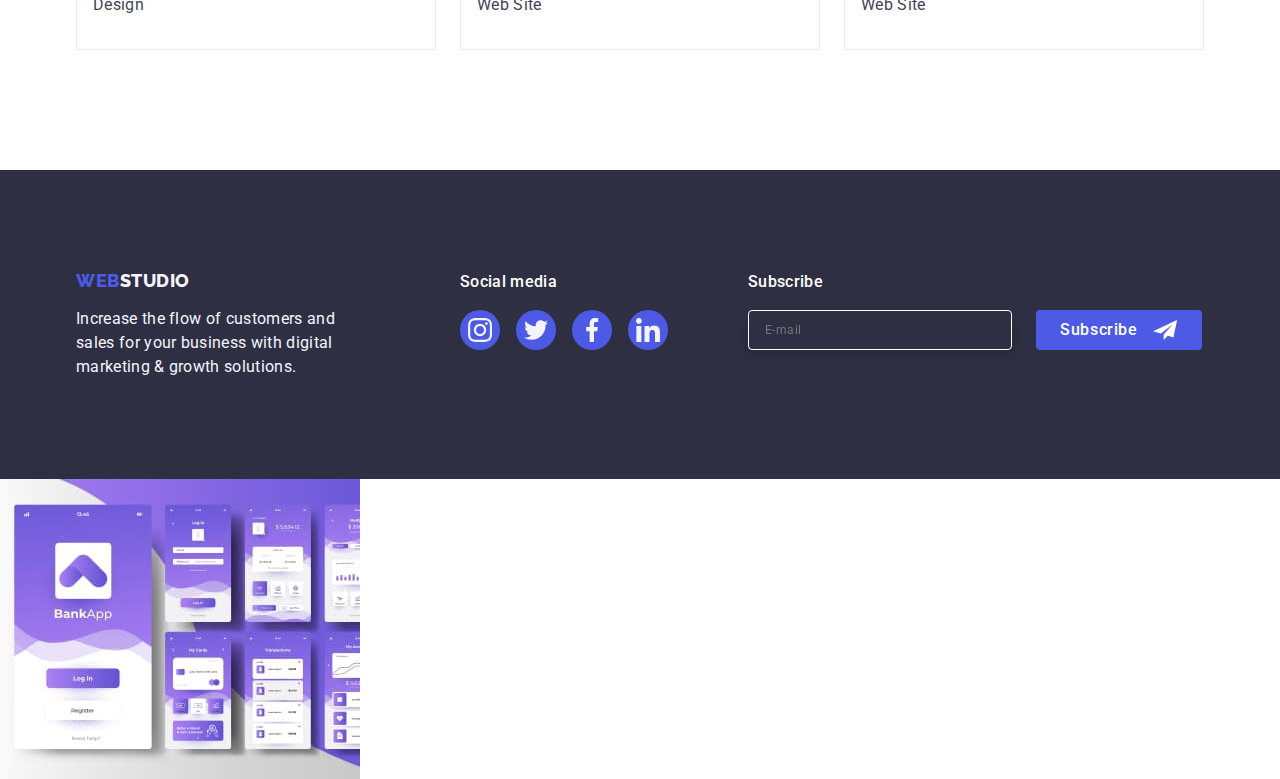
==== commit dd8edae2: "1" ====
--- a/portfolio.html
+++ b/portfolio.html
@@ -380,3 +380,40 @@
     
   </body>
 </html>
+
+<!-- delete -->
+<!-- <img
+    class="link"
+    srcset="./images/team-1.jpg 1x, images/team-1.jpg 2x, images/team-1.jpg 3x "
+
+    src="./images/portfolio/img.jpg"
+    alt="img-banking-app"
+    width="360"
+    height="300"
+  /> -->
+
+<picture>
+
+  <source  srcset="./images/img-decktop.webr 1x, ./images/img-decktop@2x.webr 2x"
+  media="(min-widht: 1200px)"
+  type="image/webr"/>
+  
+  <source
+  srcset="./images/img-decktop.jpg 1x, ./images/img-decktop@2x.jpg 2x"
+  media="(min-widht: 1200px)"/>
+
+  <source srcset="./images/img-tablet.jpg 1x, ./images/img-tablet@2x.jpg 2x"
+  media="(min-widht: 768px)"/>
+
+  <source
+  srcset="./images/img-mobile.jpg 1x, ./images/img-mobile@2x.jpg 2x"
+  media="(max-widht: 767px)"/>
+
+  <img class="link"
+  src="./images/portfolio/img.jpg"
+  alt="img-banking-app"
+  width="360"
+  height="300"
+/>
+</picture>
+ --- a/css/styles.css
+++ b/css/styles.css
@@ -1054,3 +1054,91 @@
 .btn-color {
     color: var(--logo-btn-color);
 }
+
+/* ++++ delete+++++ */
+
+.banner {
+    min-height: 600px;
+    background-image: url();
+    background-position: center;
+    background-size: cover;
+    background-repeat: no-repeat;
+}
+
+/* ----- tablet ------- */
+
+/* 1x-96dpi */
+/* 2x-192dpi */
+/* 3x-288dpi */
+
+/* @media screen and (min-width: 768px) {
+    .banner {
+        background-image: url(../images/car-tablet.jpg);
+    }
+}
+
+
+/* @media screen and (min-device-pixer-ratio: 2) and (min-width: 768px),
+screen and (min-resolution: 192dpi) and (min-width: 768px),
+screen and (min-resolution: 2dppx) and (min-width: 768px) {
+    .banner {
+        background-image: url(../images/car-tablet@2x.jpg);
+    }
+} */
+
+/* -------- mobil----- */
+/* @media screen and (min-device-pixer-ratio: 2) and (max-width: 767px),
+screen and (min-resolution: 192dpi) and (max-width: 767px),
+screen and (min-resolution: 2dppx) and (max-width: 767px) {
+    .banner {
+        background-image: url(../images/car-mobil@2x.jpg);
+    }
+}
+
+
+
+
+/* ----- desktop ------- */
+/* @media screen and (min-width: 768px) {
+    .banner {
+        background-image: url(../images/car-desktop.jpg);
+    }
+}
+
+
+
+@media screen and (min-device-pixer-ratio: 2) and (min-width: 1200px),
+screen and (min-resolution: 192dpi) and (min-width: 1200px),
+screen and (min-resolution: 2dppx) and (min-width: 1200px) {
+    .banner {
+        background-image: url(../images/car-desktop@2x.jpg);
+    }
+} */
+    
+ 
+
+
+
+
+
+
+
+
+
+
+
+
+
+
+
+
+
+
+
+
+
+
+
+
+
+
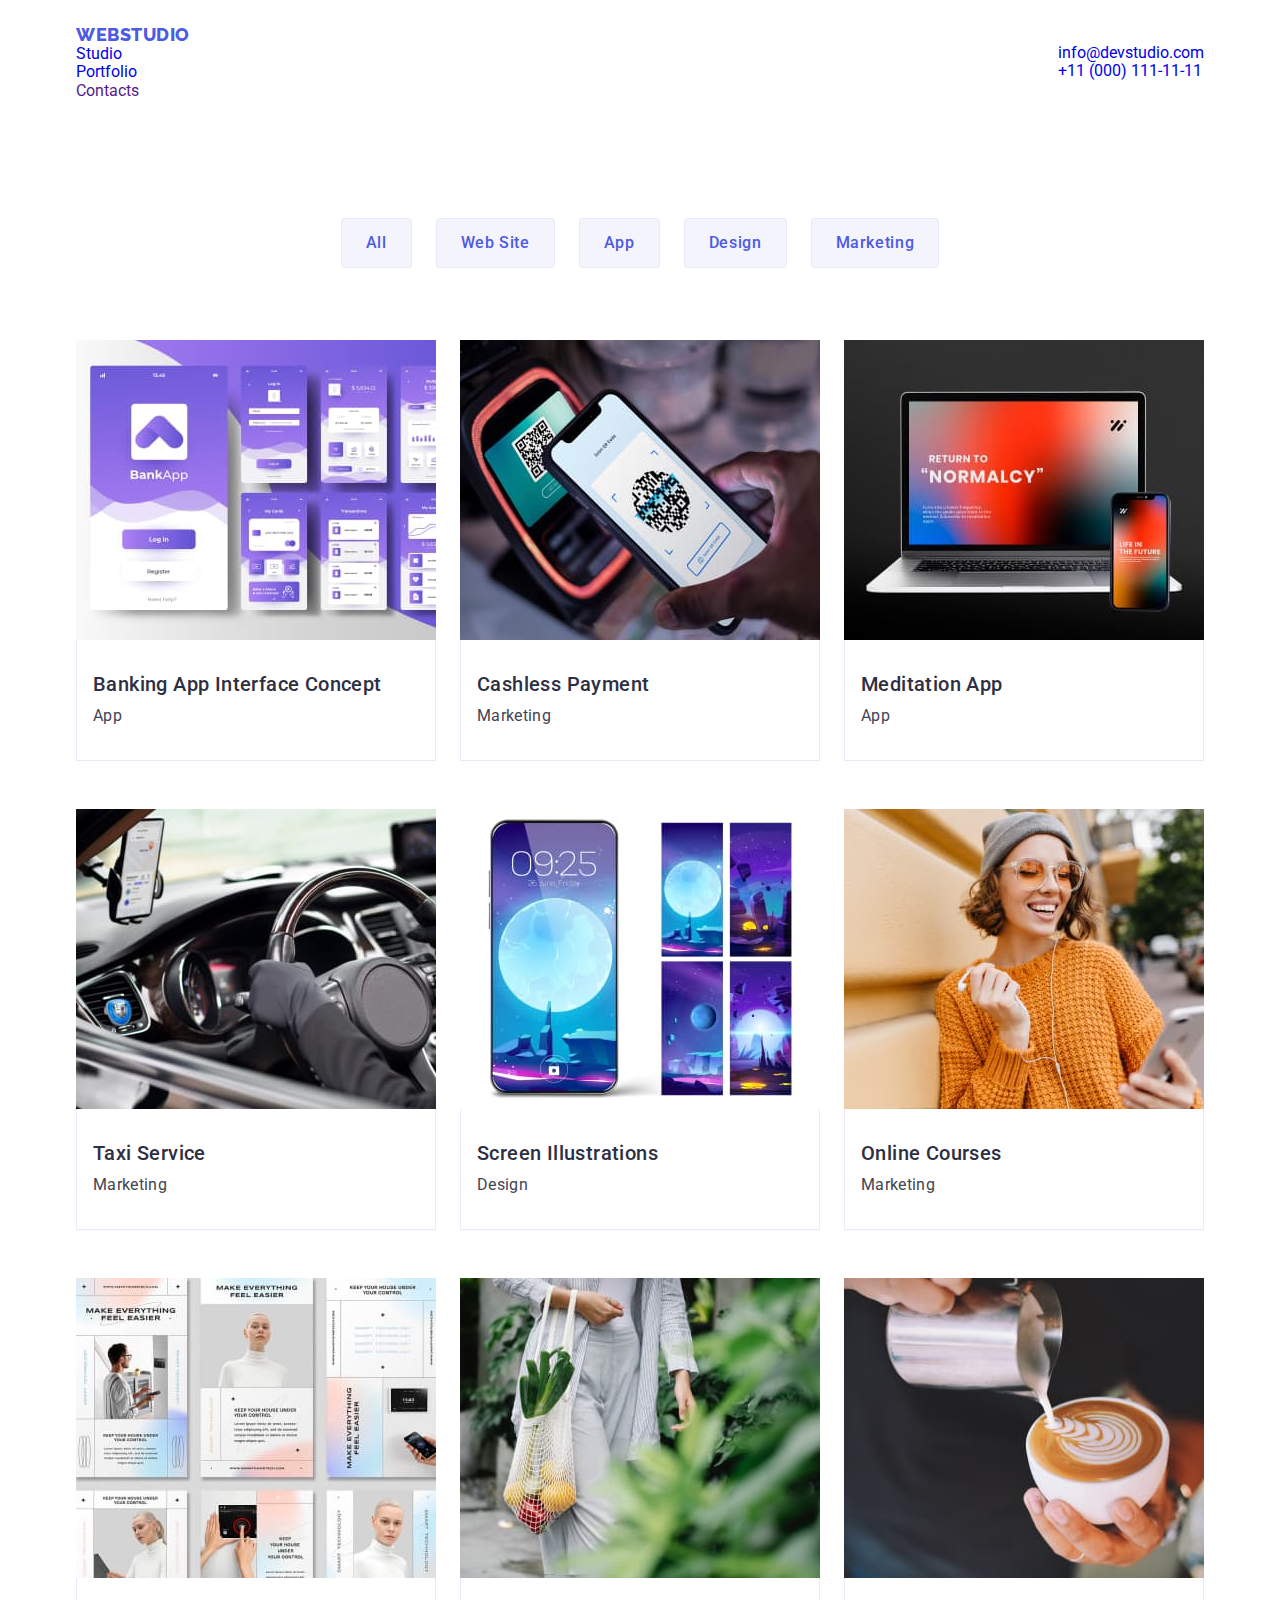
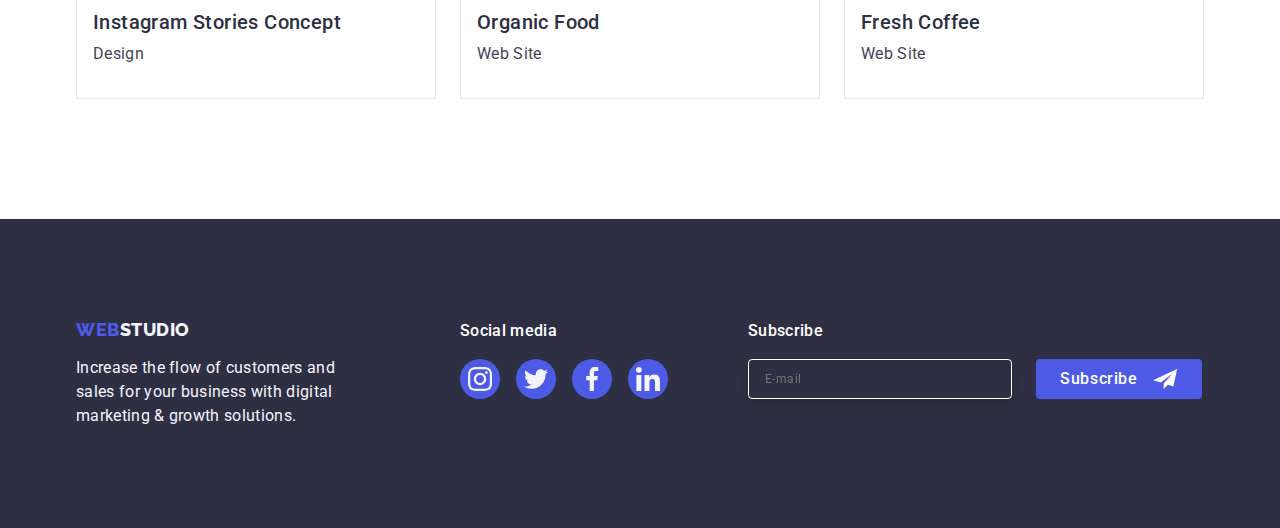
==== commit 7888df6e: "t" ====
--- a/portfolio.html
+++ b/portfolio.html
@@ -374,46 +374,10 @@
 
 
       
-
-
-    </footer>
+</footer>
     
   </body>
 </html>
 
-<!-- delete -->
-<!-- <img
-    class="link"
-    srcset="./images/team-1.jpg 1x, images/team-1.jpg 2x, images/team-1.jpg 3x "
-
-    src="./images/portfolio/img.jpg"
-    alt="img-banking-app"
-    width="360"
-    height="300"
-  /> -->
-
-<picture>
-
-  <source  srcset="./images/img-decktop.webr 1x, ./images/img-decktop@2x.webr 2x"
-  media="(min-widht: 1200px)"
-  type="image/webr"/>
-  
-  <source
-  srcset="./images/img-decktop.jpg 1x, ./images/img-decktop@2x.jpg 2x"
-  media="(min-widht: 1200px)"/>
-
-  <source srcset="./images/img-tablet.jpg 1x, ./images/img-tablet@2x.jpg 2x"
-  media="(min-widht: 768px)"/>
-
-  <source
-  srcset="./images/img-mobile.jpg 1x, ./images/img-mobile@2x.jpg 2x"
-  media="(max-widht: 767px)"/>
-
-  <img class="link"
-  src="./images/portfolio/img.jpg"
-  alt="img-banking-app"
-  width="360"
-  height="300"
-/>
-</picture>
+
  --- a/css/styles.css
+++ b/css/styles.css
@@ -34,11 +34,11 @@
     button {
         cursor: pointer;
     }
-    .container {
+    /* .container {
         max-width: 1158px;
         padding: 0 15px;
         margin: 0 auto;
-    }
+    } */
 
 
 body {
@@ -53,10 +53,189 @@
 .link {
 text-decoration: none;
 } 
+/* ------ Adaptive layout----- */
+.container {
+    padding-left: 15px;
+    padding-right: 15px;
+    /* background-color: #31d0aa; */
+    }
+    @media screen and (min-width: 428px) {
+       .container {
+        width: 426px;
+        margin-left: auto;
+        margin-right: auto;
+       } 
+    }
+    @media screen and (min-width: 768px) {
+        .container {
+         width: 766px;
+         } 
+     }
+     @media screen and (min-width: 1158px) {
+        .container {
+         width: 1158px;
+         } 
+     }
+    
     
     
     /*================ Header======================= */
-
+/* ------ mob-version----- */
+
+ @media screen and (max-width: 767px) {
+    .menu-list {
+        display: none;
+    }
+    .contacts-i {
+        display: none;
+    }
+ }
+ .page-header-container {
+    display: flex;
+    align-items: center;
+    justify-content: space-between;
+
+ }
+ .page-header {
+    padding-top: 24px;
+    padding-bottom: 22px;
+ }
+ .mobile-menu-open {
+    background-color: transparent;
+    border: none;
+    padding: 0;
+    line-height: 0;
+
+ }
+ .mobile-menu {
+    position: fixed;
+    width: 100%;
+    height: 100%;
+    top: 0;
+    left: 0;
+    background-color: var(--fond-color);
+    z-index: 1000;
+  }
+  .mobile-menu-container {
+
+    position: relative;
+   
+  }
+  .mobile-menu-container {
+    padding-left: 40px;
+    padding-right: 35px;
+    padding-top: 80px;
+    padding-bottom: 40px;
+  }
+  
+  .mobile-menu-close-btn {
+    position: absolute;
+    top: 24px;
+    right: 24px;
+    background-color: transparent;
+    border: none;
+    padding: 0;
+    line-height: 0;
+  }
+
+.mobile-menu-open-icon {
+    stroke: #2e2f42;
+    top: 24px;
+    right: 24px;
+}
+.mobile-menu-div {
+padding-top: 0;
+padding-left: 0;
+   
+}
+.mobile-menu-list {
+display: flex;
+flex-direction: column;
+align-items: flex-start;
+padding: 0px;
+gap: 40px;
+}
+.mobile-menu-list-link {
+    padding-left: 0;
+}
+.mobile-menu-list-link-adr {
+font-weight: 700;
+font-size: 36px;
+line-height: 40px;
+letter-spacing: 0.02em;
+text-transform: capitalize;
+
+color: #2E2F42;
+}
+
+
+.mobile-menu-addressa-link {
+display: flex;
+flex-direction: column;
+align-items: flex-start;
+padding: 0px;
+gap: 40px;
+}
+@media screen and (max-width: 767px) {
+    .mobile-adr-addressa {
+        
+    }
+}
+    
+
+.mobile-adr-addressa {
+font-weight: 700;
+font-size: 36px;
+line-height: 40px;
+letter-spacing: 0.02em;
+color: #4D5AE5;
+
+}
+.mobile-addressa-adr {
+font-weight: 500;
+font-size: 20px;
+line-height: 24px;
+letter-spacing: 0.02em;
+color: #434455;
+}
+.mobile-menu-soial-list {
+    
+    margin-top: 48px;
+}
+.mobile-icon-our-team-list {
+    display: flex;
+    justify-content: center;
+    gap: 56px;
+}
+.mobile-icon-our-team-list-link {
+    width: 40px;
+    height: 40px;
+}
+.mobile-cocial-list-icon {
+    display: flex;
+    justify-content: center;
+    align-items: center;
+    width: 100%;
+    height: 100%;
+    border-radius: 50%;
+    background-color: #4D5AE5;
+    transition: background-color var(--transition);
+}
+.mobile-list-link-icon-four {
+    fill: currentColor;
+
+}
+
+.mobile-cocial-list-icon:hover,
+.mobile-cocial-list-icon:focus {
+    background-color: #404bbf;
+}
+.mobile-list-link-icon-four {
+    color: #ffffff;
+}
+
+
+/* ------ /mob-version----- */
     .logo-type {
 font-family: 'Raleway', sans-serif;
 font-weight: 800;
@@ -69,7 +248,8 @@
 align-items: center;
 margin-right: 76px;
 }
-.colorr {
+
+/* .colorr {
     color: var(--accent-color);
    }
 
@@ -113,10 +293,10 @@
 letter-spacing: 0.02em;
 color: var(--text-color);
 transition: color var(--transition);
-}
+} */
 
 /* ------ Header-container -------------*/
-.contacts-i {
+/* .contacts-i {
     font-style: normal;
     margin-left: auto;
 }
@@ -178,7 +358,7 @@
     letter-spacing: 0.02em;
     color: var(--accent-color);
     transition: color var(--transition);
-  }
+  } */
   
 /*=================== Hero-section-1 ============================*/
     
@@ -1055,65 +1235,13 @@
     color: var(--logo-btn-color);
 }
 
-/* ++++ delete+++++ */
-
-.banner {
-    min-height: 600px;
-    background-image: url();
-    background-position: center;
-    background-size: cover;
-    background-repeat: no-repeat;
-}
-
-/* ----- tablet ------- */
-
-/* 1x-96dpi */
-/* 2x-192dpi */
-/* 3x-288dpi */
-
-/* @media screen and (min-width: 768px) {
-    .banner {
-        background-image: url(../images/car-tablet.jpg);
-    }
-}
-
-
-/* @media screen and (min-device-pixer-ratio: 2) and (min-width: 768px),
-screen and (min-resolution: 192dpi) and (min-width: 768px),
-screen and (min-resolution: 2dppx) and (min-width: 768px) {
-    .banner {
-        background-image: url(../images/car-tablet@2x.jpg);
-    }
-} */
-
-/* -------- mobil----- */
-/* @media screen and (min-device-pixer-ratio: 2) and (max-width: 767px),
-screen and (min-resolution: 192dpi) and (max-width: 767px),
-screen and (min-resolution: 2dppx) and (max-width: 767px) {
-    .banner {
-        background-image: url(../images/car-mobil@2x.jpg);
-    }
-}
-
-
-
-
-/* ----- desktop ------- */
-/* @media screen and (min-width: 768px) {
-    .banner {
-        background-image: url(../images/car-desktop.jpg);
-    }
-}
-
-
-
-@media screen and (min-device-pixer-ratio: 2) and (min-width: 1200px),
-screen and (min-resolution: 192dpi) and (min-width: 1200px),
-screen and (min-resolution: 2dppx) and (min-width: 1200px) {
-    .banner {
-        background-image: url(../images/car-desktop@2x.jpg);
-    }
-} */
+
+
+
+
+
+
+
     
  
 
